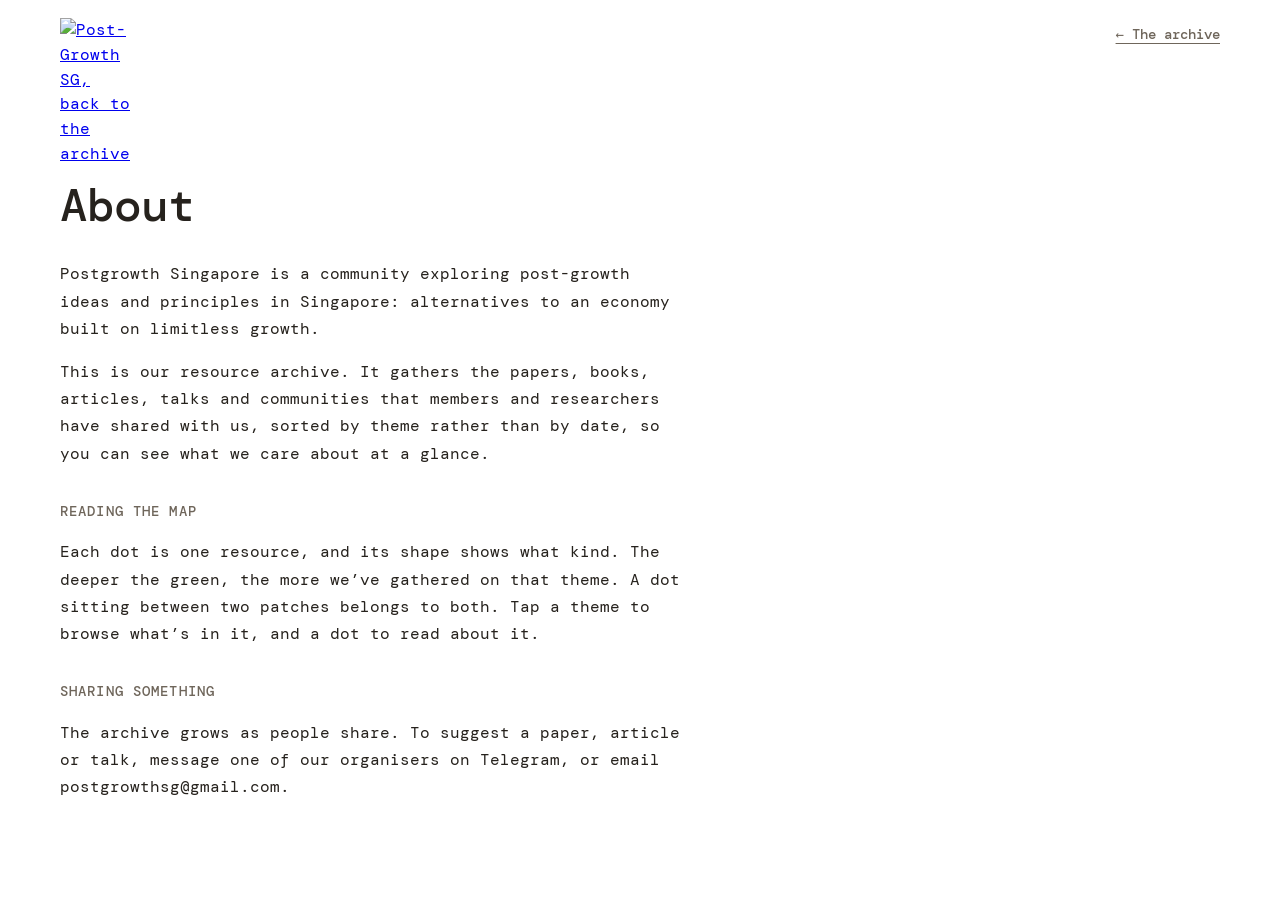
==== about.html @ 46aef902 "Move About to its own page; shared stylesheet" ====
<!doctype html>
<html lang="en">
<head>
<meta charset="utf-8">
<meta name="viewport" content="width=device-width, initial-scale=1, viewport-fit=cover">
<title>About · Postgrowth Singapore resources</title>
<meta name="description" content="About Postgrowth Singapore's resource archive: what it is, how to read it, and how to share something with us.">
<link rel="icon" href="logo.png">
<link rel="preconnect" href="https://fonts.googleapis.com">
<link rel="preconnect" href="https://fonts.gstatic.com" crossorigin>
<link rel="stylesheet" href="https://fonts.googleapis.com/css2?family=DM+Mono:wght@400;500&display=swap">
<link rel="stylesheet" href="style.css">
</head>
<body>
<div class="wrap">
  <header class="head">
    <div class="left">
      <a href="./"><img class="logo" src="logo.png" alt="Post-Growth SG, back to the archive"></a>
      <h1>About</h1>
    </div>
    <nav class="nav" aria-label="Pages"><a href="./">← The archive</a></nav>
  </header>

  <main class="about-page">
    <p>Postgrowth Singapore is a community exploring post-growth ideas and principles in Singapore: alternatives to an economy built on limitless growth.</p>
    <p>This is our resource archive. It gathers the papers, books, articles, talks and communities that members and researchers have shared with us, sorted by theme rather than by date, so you can see what we care about at a glance.</p>

    <h2>Reading the map</h2>
    <p>Each dot is one resource, and its shape shows what kind. The deeper the green, the more we’ve gathered on that theme. A dot sitting between two patches belongs to both. Tap a theme to browse what’s in it, and a dot to read about it.</p>

    <h2>Sharing something</h2>
    <p>The archive grows as people share. To suggest a paper, article or talk, message one of our organisers on Telegram, or email postgrowthsg@gmail.com.</p>
  </main>
</div>
</body>
</html>
---- style.css ----
/* Layout: a white page; two-column header; clusters are soft green heat-glows of ink dots along a snail-shell spiral, biggest at the heart, newest themes at the growing tip. Theme names are flat chips. Dot shape = kind of resource. Deliberately light-only. */
:root {
  color-scheme: light;
  --paper: #ffffff;
  --card: #ffffff;
  --ink: #26221d;
  --muted: #6f665b;
  --rule: rgba(96, 118, 170, 0.20);   /* notebook lines */
  --brick: #9b3428;                    /* the handwritten red */
  --trail: rgba(38, 34, 29, 0.28);
  /* One ink per theme (dots + label). The heat underneath is always the same green. */
  --c0: #b23a2b;  /* brick */
  --c1: #2b6f8a;  /* deep teal */
  --c2: #c4881a;  /* ochre */
  --c3: #6e4c9e;  /* plum */
  --c4: #d0602f;  /* terracotta */
  --c5: #2f3f78;  /* navy */
  --c6: #b8417a;  /* rose */
  --c7: #7a5634;  /* bark */
  --c-growing: #4f8a2c;  /* young green */

  /* Type A: Mono (the old postgrowthsg.wordpress.com body face, used everywhere). Switchable in the prototype bar. */
  --f-head: "DM Mono", ui-monospace, "SF Mono", Menlo, monospace;
  --f-head-weight: 500;
  --f-body: "DM Mono", ui-monospace, "SF Mono", Menlo, monospace;
  --chip-char: 8.1;
}
/* Type B: old site — DM Mono body, geometric headings (Didact Gothic stands in for TeX Gyre Adventor) */

/* Type C: plain HTML — the browser's own serif */

* { box-sizing: border-box; }
html, body { margin: 0; }
img { max-width: 100%; }
[hidden] { display: none !important; }
html { background: var(--paper); }
body {
  color: var(--ink);
  background-color: var(--paper);
  font-family: var(--f-body); font-size: 16px; line-height: 1.55;
  padding-left: max(16px, env(safe-area-inset-left, 0px));
  padding-right: max(16px, env(safe-area-inset-right, 0px));
  padding-block: 0 56px;
  min-height: 100%;
}
.wrap { max-width: 1160px; margin: 0 auto; display: grid; gap: 22px; }
button, select { font: inherit; color: inherit; }
:focus-visible { outline: 2px dashed var(--brick); outline-offset: 3px; }

.proto {
  margin-top: 14px; display: flex; flex-wrap: wrap; align-items: center; gap: 8px 22px;
  font-size: 13px; color: var(--muted); border: 1.5px dashed rgba(38,34,29,.25); border-radius: 10px; padding: 8px 14px;
  background: rgba(251, 247, 239, 0.6);
}
.proto strong { color: var(--ink); font-weight: 600; letter-spacing: .08em; text-transform: uppercase; font-size: 11px; }
.proto label { display: inline-flex; align-items: center; gap: 8px; }
.proto input[type=range] { width: 100px; accent-color: var(--brick); }
.proto output { font-variant-numeric: tabular-nums; color: var(--ink); min-width: 2ch; }
.proto input[type=checkbox] { accent-color: var(--brick); }
.proto select { border: 1px solid rgba(38,34,29,.25); border-radius: 6px; background: var(--card); padding: 2px 6px; }

header.head { display: grid; gap: 18px 56px; padding-top: 18px; grid-template-columns: minmax(0, 1.75fr) minmax(0, 1fr); align-items: start; }
.head .left { display: grid; gap: 14px; justify-items: start; min-width: 0; }
.head .about { display: grid; gap: 10px; min-width: 0; align-content: start; }
.head .about h2 { margin: 0; font-size: 14px; font-weight: 600; color: var(--muted); text-decoration: underline; text-underline-offset: 4px; }
@media (max-width: 760px) { header.head { grid-template-columns: 1fr; } }
.logo { width: 72px; height: auto; display: block; }
.shape { display: inline-block; flex: none; overflow: visible; vertical-align: middle; }
h1 {
  font-family: var(--f-head); font-weight: var(--f-head-weight);
  font-size: clamp(28px, 4.6vw, 46px); line-height: 1.08; margin: 0; letter-spacing: -0.02em; text-wrap: balance; max-width: none;
}
.lede { max-width: 58ch; margin: 2px 0 0; color: var(--muted); }

.start { display: flex; flex-wrap: wrap; gap: 10px; align-items: center; }
.start .lbl { font-size: 13px; font-weight: 500; letter-spacing: .06em; text-transform: uppercase; color: var(--muted); margin-right: 2px; }
.chip {
  display: inline-flex; align-items: center; gap: 9px; border: 1.5px solid var(--ink); background: var(--card);
  border-radius: 999px; padding: 6px 14px 6px 11px; font-size: 14px; cursor: pointer; max-width: 100%;
}
.chip:hover { background: #f3f5ef; }
.chip i { width: 9px; height: 9px; border-radius: 50%; flex: none; }
.chip span { overflow: hidden; text-overflow: ellipsis; white-space: nowrap; }

.bar { display: flex; flex-wrap: wrap; gap: 10px 20px; align-items: flex-end; justify-content: space-between; }
.legend { display: flex; flex-wrap: wrap; gap: 6px 16px; font-size: 13.5px; color: var(--muted); }
.legend span { display: inline-flex; align-items: center; gap: 6px; }
.legend i { width: 10px; height: 10px; border-radius: 50%; display: inline-block; }
.legend .ring { width: 13px; height: 13px; border: 1.5px solid var(--ink); background: transparent; }
.crumb { display: flex; flex-wrap: wrap; align-items: baseline; gap: 4px 16px; min-height: 30px; }
.back { background: none; border: 0; padding: 0; color: var(--muted); cursor: pointer; font-family: var(--f-body); font-size: 15px; font-weight: 500; line-height: 1; }
.back:hover { text-decoration: underline; }
.crumb h2 { font-family: var(--f-head); font-weight: var(--f-head-weight); font-size: clamp(26px, 4vw, 36px); margin: 0; line-height: 1; }
.crumb .counts { color: var(--muted); font-size: 14px; }

.map { position: relative; }
.map svg { display: block; width: 100%; height: auto; overflow: visible; }
.hit { fill: transparent; cursor: pointer; }
.clabel { cursor: pointer; }
.clabel .pill { fill: var(--card); stroke: var(--ink); stroke-width: 1.5; }
.clabel.static { cursor: default; }
.deep { opacity: 0; transition: opacity .7s ease; pointer-events: none; }
.deep.on { opacity: 1; }
@media (prefers-reduced-motion: reduce) { .deep { transition: none; } }
.clabel .name { font-family: var(--f-body); font-size: 13px; fill: var(--ink); }
.clabel .meta { font-family: var(--f-body); font-size: 12.5px; fill: var(--muted); }
.clabel .more { fill: var(--brick); }
.clabel:hover .pill, .clabel:focus-visible .pill, .clabel.hot .pill { fill: #f3f5ef; }
.clabel:focus { outline: none; }
.trail { fill: none; stroke: var(--trail); stroke-width: 2.2; stroke-linecap: round; stroke-dasharray: 0.1 9; }
.link { stroke: var(--ink); stroke-opacity: .32; stroke-width: 1; stroke-dasharray: 3 4; fill: none; }
.node { cursor: pointer; }
.node .dot { stroke: var(--card); stroke-width: 1.2; }
.node .dot.two { stroke-width: 2.6; }
.node circle.pin { fill: none; stroke: var(--ink); stroke-width: 1.4; }
.node circle.bridge { fill: none; stroke: var(--ink); stroke-opacity: .5; stroke-width: 1; stroke-dasharray: 2 2; }
.node:hover .dot, .node:focus-visible .dot, .node.sel .dot { filter: drop-shadow(0 0 2px rgba(38,34,29,.55)); }
.node:focus { outline: none; }
.fade { animation: fadein .5s ease both; }
@keyframes fadein { from { opacity: 0; } to { opacity: 1; } }

.tip {
  position: absolute; pointer-events: none; background: var(--card); border: 1.5px solid var(--ink);
  border-radius: 8px; padding: 7px 11px; font-size: 13.5px; max-width: 260px;
}
.tip b { font-weight: 500; display: block; line-height: 1.3; margin-bottom: 3px; }
.tip small { color: var(--muted); font-size: 12.5px; }

.list { display: grid; gap: 22px; grid-template-columns: repeat(auto-fill, minmax(min(100%, 320px), 1fr)); }
.list section { min-width: 0; }
.list h3 { font-family: var(--f-body); font-weight: 600; font-size: 13px; letter-spacing: .08em; text-transform: uppercase; color: var(--muted); margin: 0 0 6px; display: flex; gap: 9px; align-items: center; line-height: 1.2; }
.list h3 i { width: 10px; height: 10px; border-radius: 50%; flex: none; }
.list ul { list-style: none; margin: 0; padding: 0; }
.list li { border-bottom: 1px solid var(--rule); }
.list li button {
  background: none; border: 0; padding: 7px 0 6px; text-align: left; cursor: pointer; width: 100%;
  display: flex; gap: 10px; justify-content: space-between; align-items: baseline;
}
.list li button:hover .t { color: var(--brick); }
.list .t { min-width: 0; }
.list .d { font-size: 13px; color: var(--muted); flex: none; font-variant-numeric: tabular-nums; }

.panel {
  position: fixed; top: 0; right: 0; bottom: 0; width: min(390px, 100%); z-index: 20;
  background: var(--card);
  border-left: 1.5px solid var(--ink);
  padding: calc(22px + env(safe-area-inset-top, 0px)) calc(24px + env(safe-area-inset-right, 0px)) calc(24px + env(safe-area-inset-bottom, 0px)) 24px;
  overflow-y: auto; transform: translateX(105%); transition: transform .3s ease;
  display: grid; gap: 14px; align-content: start;
}
.panel.open { transform: none; }
.panel .x { justify-self: end; background: var(--card); border: 1.5px solid var(--ink); border-radius: 50%; width: 34px; height: 34px; cursor: pointer; font-size: 15px; line-height: 1; }
.panel .type { font-family: var(--f-body); font-size: 13px; font-weight: 600; letter-spacing: .08em; text-transform: uppercase; color: var(--muted); line-height: 1; display: inline-flex; gap: 9px; align-items: center; }
.panel .type i { width: 10px; height: 10px; border-radius: 50%; }
.panel h3 { font-family: var(--f-head); font-weight: var(--f-head-weight); font-size: 26px; line-height: 1.08; margin: 0; text-wrap: balance; }
.panel .meta { font-size: 13.5px; color: var(--muted); }
.panel .meta .todo { color: var(--brick); }
.panel p { margin: 0; }
.panel .tags { display: flex; flex-wrap: wrap; gap: 7px; }
.panel .tags button { border: 1.5px solid var(--ink); background: var(--paper); border-radius: 999px; padding: 2px 11px; font-size: 13px; cursor: pointer; }
.panel .tags button:hover { background: var(--ink); color: var(--card); }
.panel .tags .loose { border-style: dashed; }
.panel .tags .extra { border: 1px dashed var(--muted); border-radius: 999px; padding: 2px 11px; font-size: 13px; color: var(--muted); }
.panel .archived { font-size: 13.5px; color: var(--muted); justify-self: start; }
.panel .open-link { display: inline-block; background: var(--ink); color: var(--card); text-decoration: none; border-radius: 999px; padding: 9px 18px; font-weight: 600; justify-self: start; }
.panel .open-link:hover { background: var(--brick); }
.panel .ex { color: var(--brick); font-size: 14px; }
.panel h4 { margin: 8px 0 0; font-family: var(--f-body); font-size: 13px; font-weight: 600; letter-spacing: .08em; text-transform: uppercase; color: var(--muted); line-height: 1; }
.panel .near { display: grid; }
.panel .near button { background: none; border: 0; padding: 6px 0; text-align: left; cursor: pointer; display: flex; gap: 9px; align-items: baseline; }
.panel .near button i { width: 8px; height: 8px; border-radius: 50%; flex: none; transform: translateY(-1px); }
.panel .near button:hover { color: var(--brick); }
.note { font-size: 14px; color: var(--muted); max-width: 70ch; margin: 0; }
.note b { font-weight: 500; color: var(--ink); }

@media (max-width: 640px) {
  .panel { top: auto; width: 100%; max-height: 80%; border-left: 0; border-top: 1.5px solid var(--ink); border-radius: 16px 16px 0 0; transform: translateY(105%); padding-left: max(20px, env(safe-area-inset-left, 0px)); padding-right: max(20px, env(safe-area-inset-right, 0px)); }
  .logo { width: 64px; }
}
@media (prefers-reduced-motion: reduce) {
  .panel, .chip { transition: none; }
  .fade { animation: none; }
}

/* Top-right link to the About page, and the About page itself */
.head .nav { justify-self: end; display: flex; gap: 18px; padding-top: 6px; }
.head .nav a { color: var(--muted); font-size: 14px; font-weight: 500; text-decoration: underline; text-underline-offset: 4px; }
.head .nav a:hover { color: var(--ink); }
.about-page { max-width: 62ch; display: grid; gap: 16px; padding-block: 8px 40px; }
.about-page h2 { margin: 18px 0 0; font-size: 14px; font-weight: 500; color: var(--muted); text-transform: uppercase; letter-spacing: .08em; }
.about-page p { margin: 0; line-height: 1.7; }
.about-page a { color: var(--ink); }
@media (max-width: 760px) { .head .nav { justify-self: start; padding-top: 0; } }
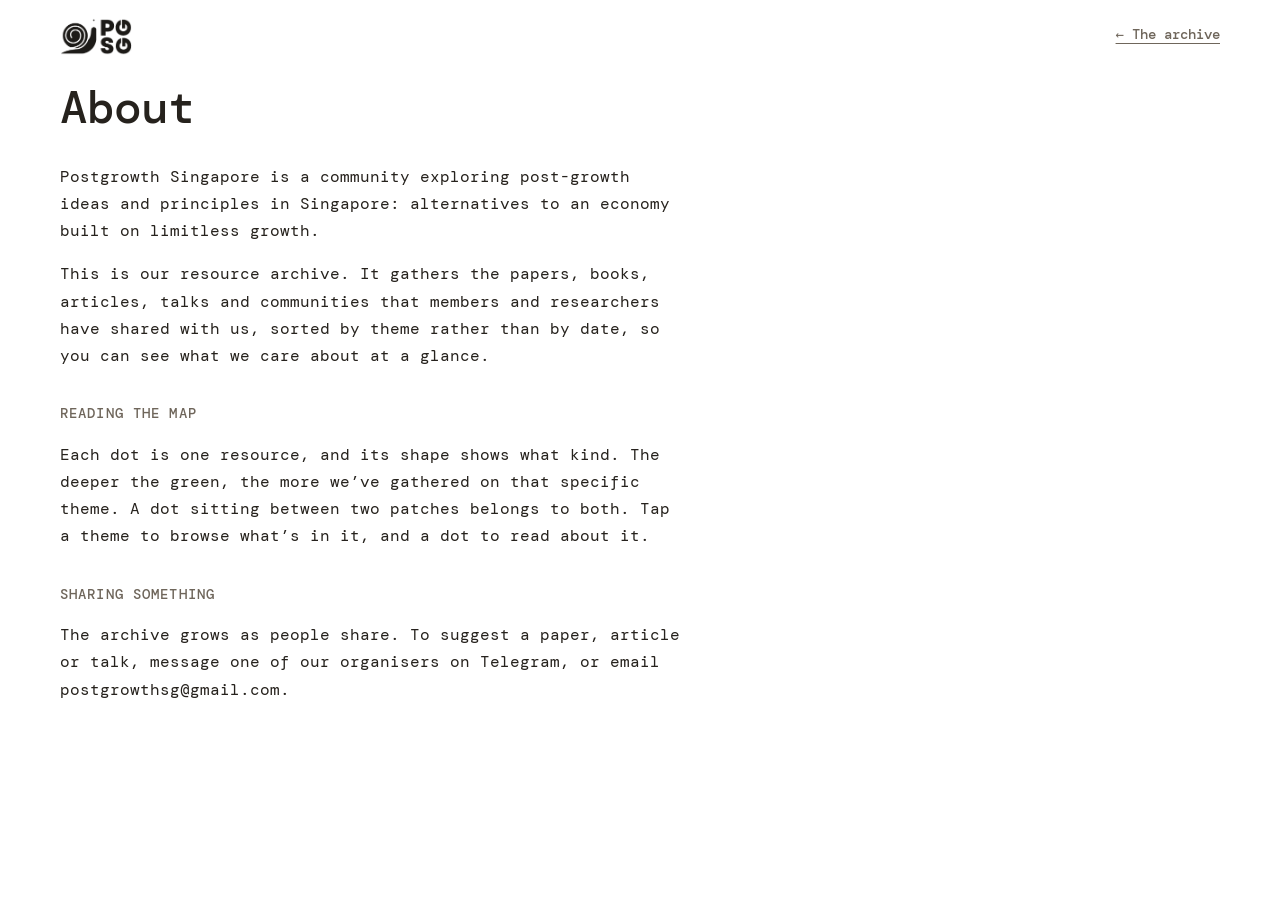
==== commit 93faa920: "Update about.html" ====
--- a/about.html
+++ b/about.html
@@ -26,7 +26,7 @@
     <p>This is our resource archive. It gathers the papers, books, articles, talks and communities that members and researchers have shared with us, sorted by theme rather than by date, so you can see what we care about at a glance.</p>
 
     <h2>Reading the map</h2>
-    <p>Each dot is one resource, and its shape shows what kind. The deeper the green, the more we’ve gathered on that theme. A dot sitting between two patches belongs to both. Tap a theme to browse what’s in it, and a dot to read about it.</p>
+    <p>Each dot is one resource, and its shape shows what kind. The deeper the green, the more we’ve gathered on that specific theme. A dot sitting between two patches belongs to both. Tap a theme to browse what’s in it, and a dot to read about it.</p>
 
     <h2>Sharing something</h2>
     <p>The archive grows as people share. To suggest a paper, article or talk, message one of our organisers on Telegram, or email postgrowthsg@gmail.com.</p>
--- a/style.css
+++ b/style.css
@@ -60,7 +60,7 @@
 .proto select { border: 1px solid rgba(38,34,29,.25); border-radius: 6px; background: var(--card); padding: 2px 6px; }
 
 header.head { display: grid; gap: 18px 56px; padding-top: 18px; grid-template-columns: minmax(0, 1.75fr) minmax(0, 1fr); align-items: start; }
-.head .left { display: grid; gap: 14px; justify-items: start; min-width: 0; }
+.head .left { display: grid; gap: 28px; justify-items: start; min-width: 0; }
 .head .about { display: grid; gap: 10px; min-width: 0; align-content: start; }
 .head .about h2 { margin: 0; font-size: 14px; font-weight: 600; color: var(--muted); text-decoration: underline; text-underline-offset: 4px; }
 @media (max-width: 760px) { header.head { grid-template-columns: 1fr; } }
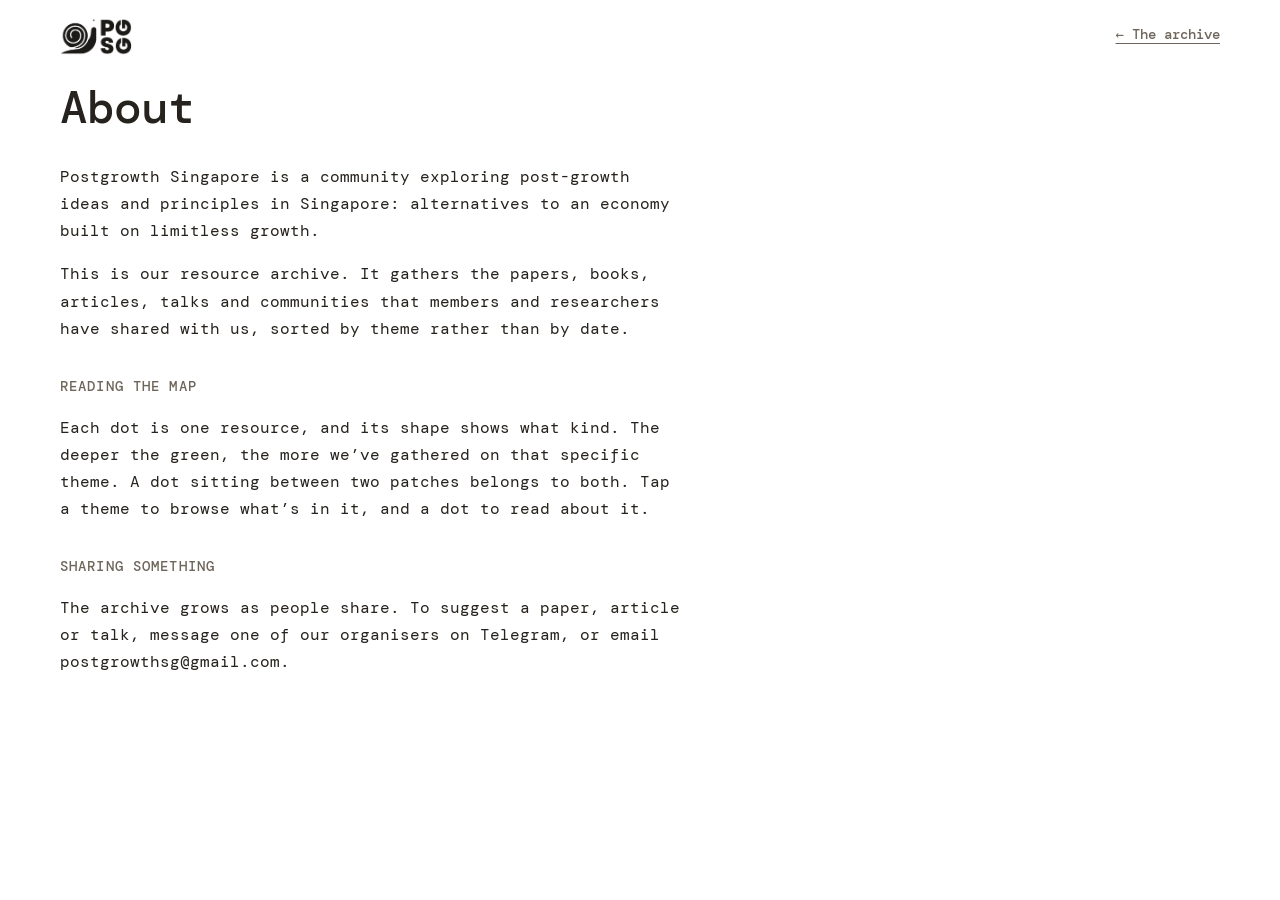
==== commit 661aefd8: "Update about.html" ====
--- a/about.html
+++ b/about.html
@@ -23,7 +23,7 @@
 
   <main class="about-page">
     <p>Postgrowth Singapore is a community exploring post-growth ideas and principles in Singapore: alternatives to an economy built on limitless growth.</p>
-    <p>This is our resource archive. It gathers the papers, books, articles, talks and communities that members and researchers have shared with us, sorted by theme rather than by date, so you can see what we care about at a glance.</p>
+    <p>This is our resource archive. It gathers the papers, books, articles, talks and communities that members and researchers have shared with us, sorted by theme rather than by date.</p>
 
     <h2>Reading the map</h2>
     <p>Each dot is one resource, and its shape shows what kind. The deeper the green, the more we’ve gathered on that specific theme. A dot sitting between two patches belongs to both. Tap a theme to browse what’s in it, and a dot to read about it.</p>
